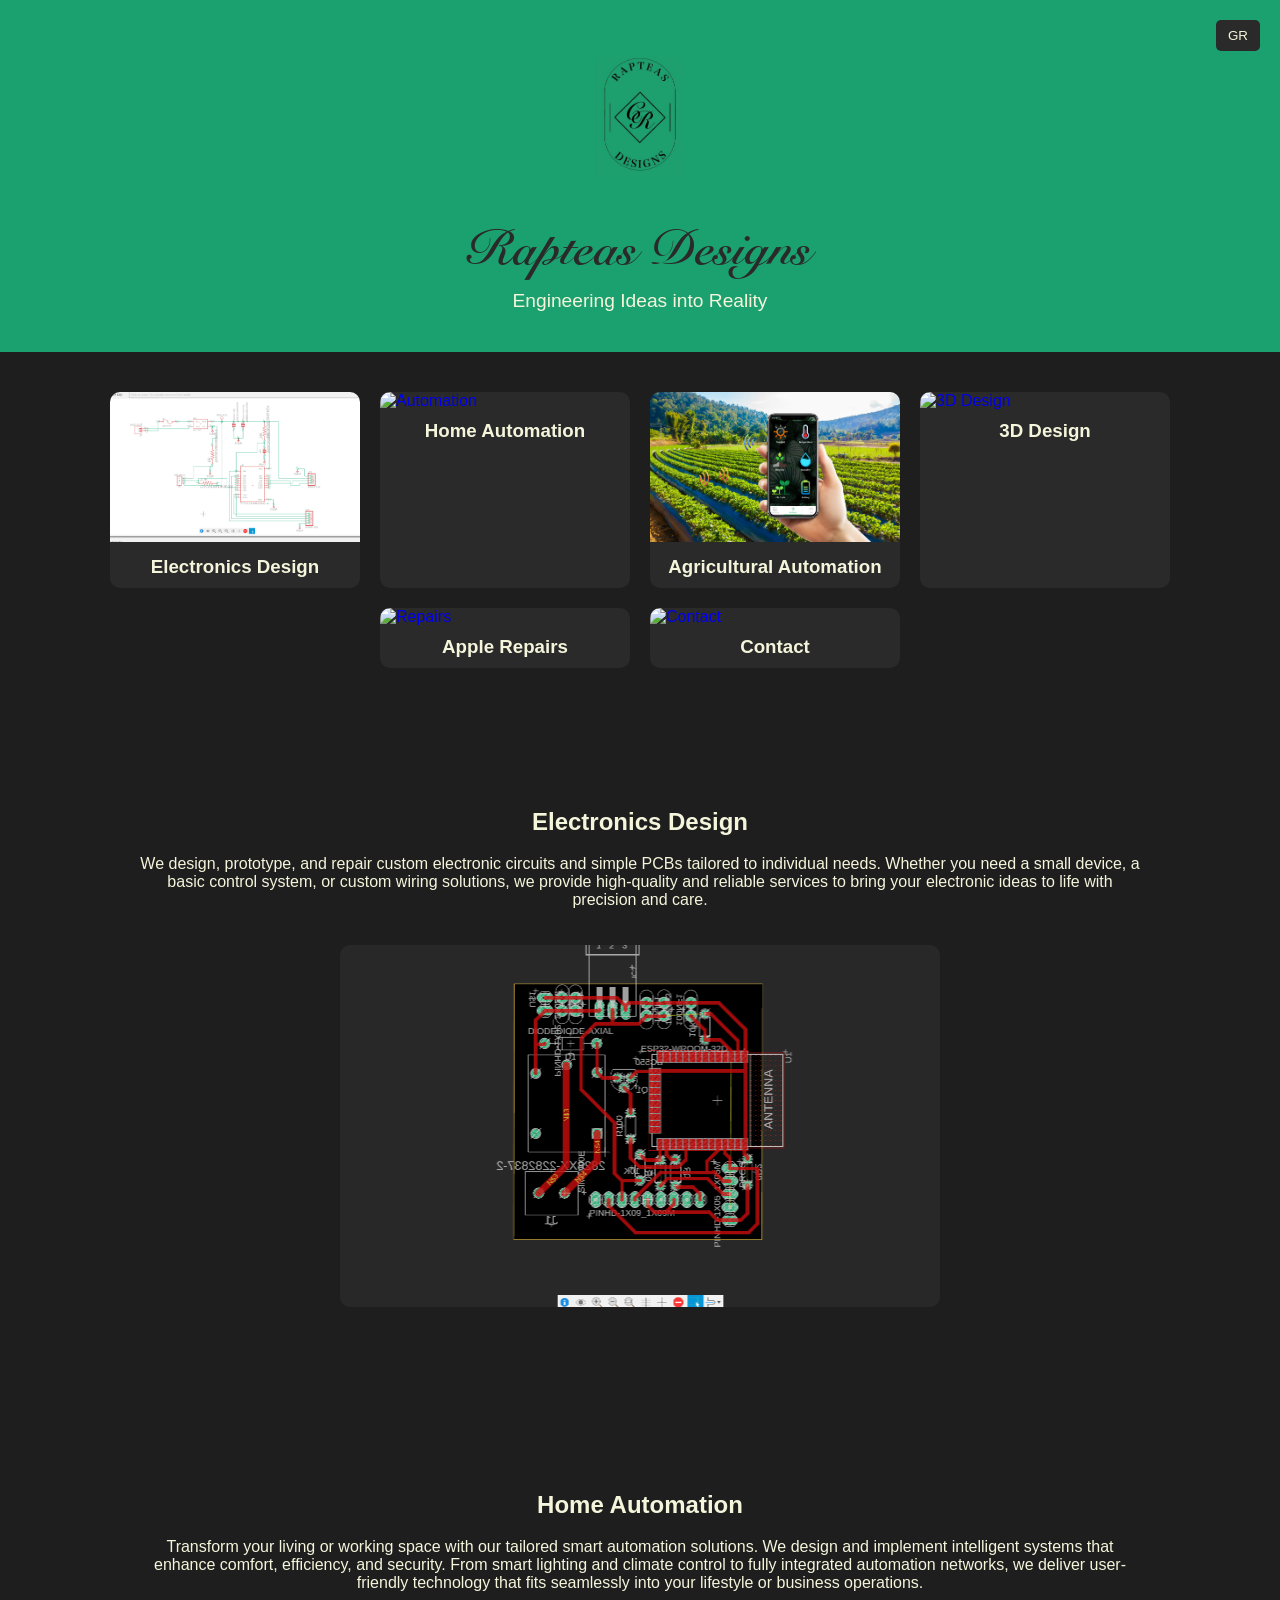
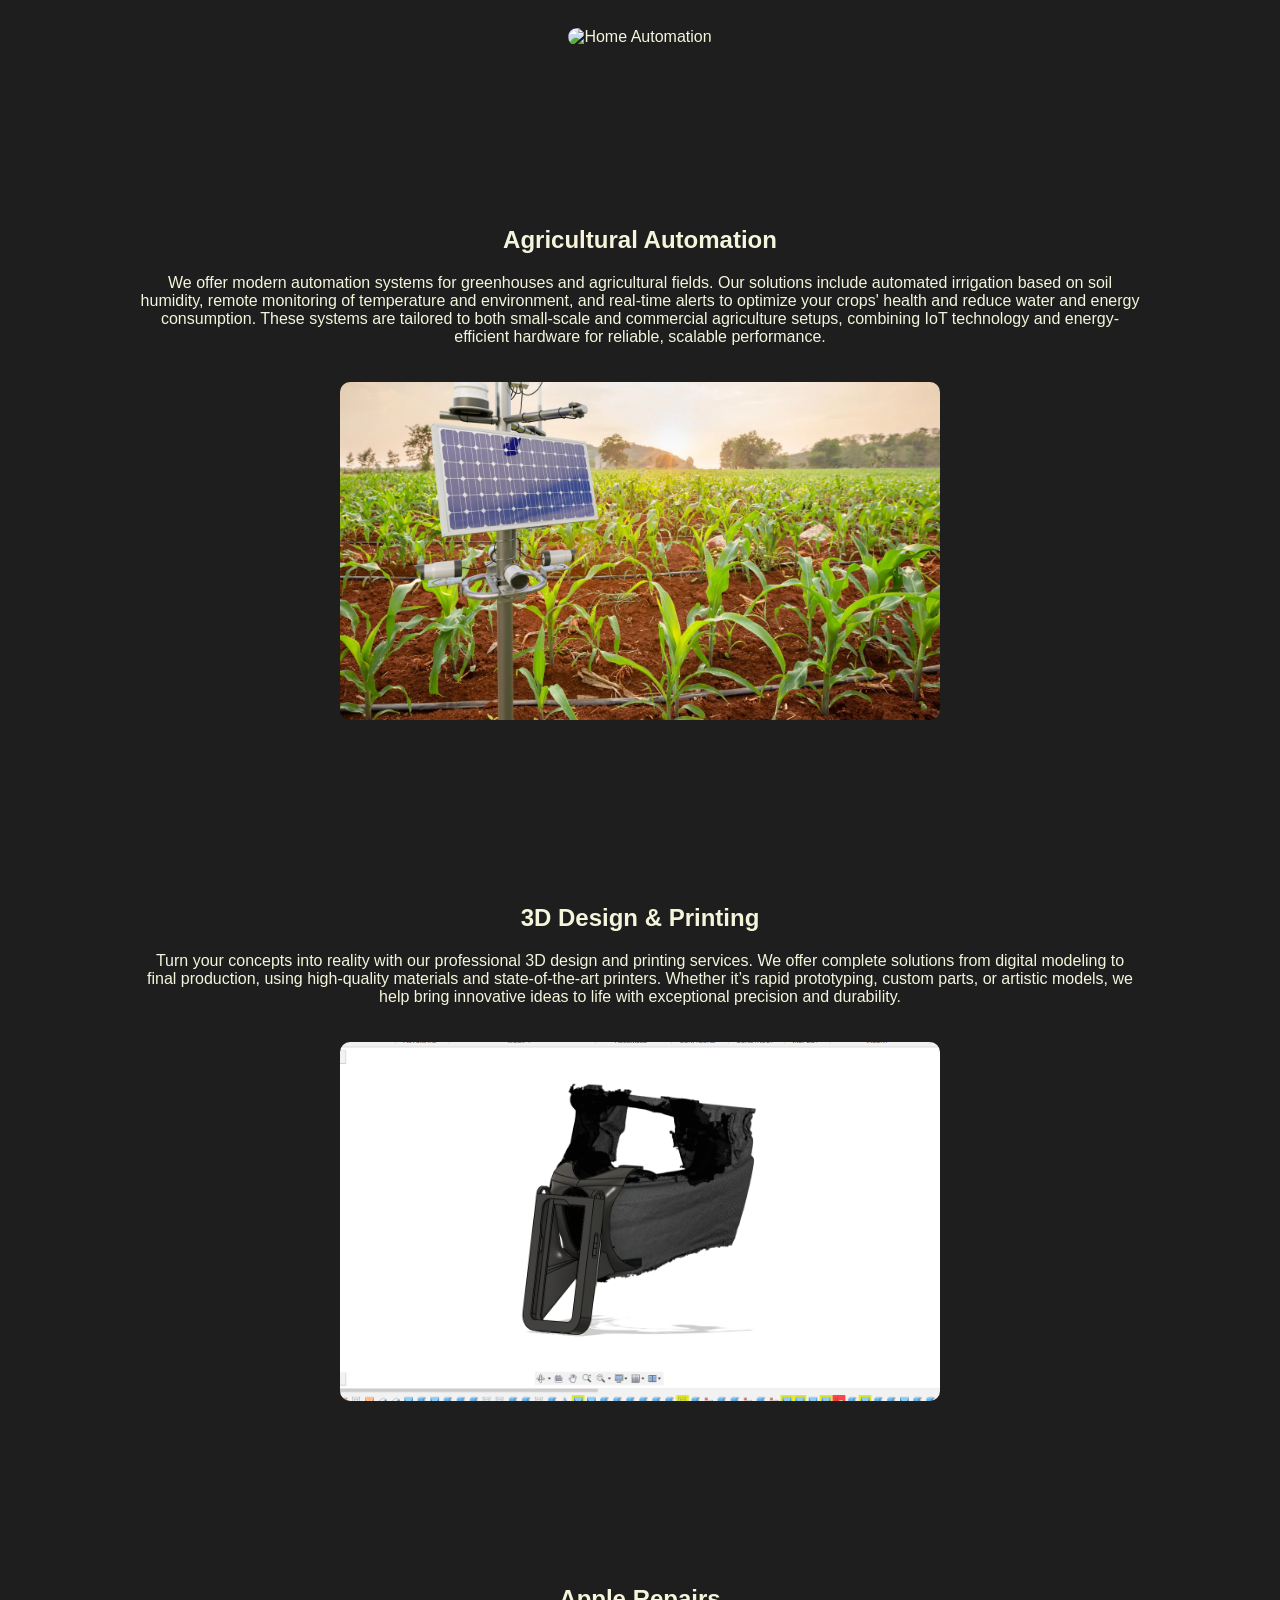
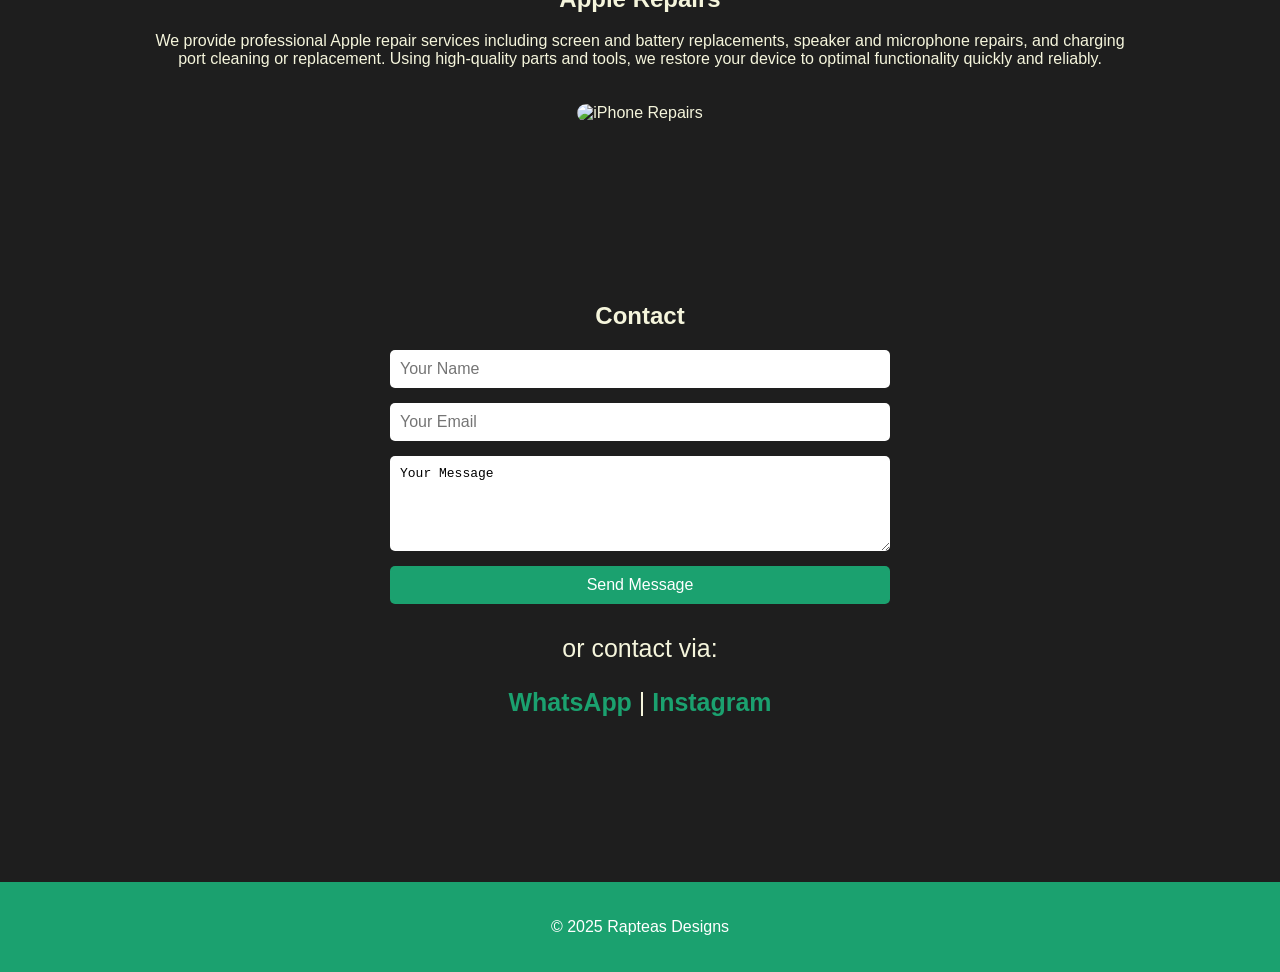
==== index.html @ f779e3dd "Add files via upload" ====
<!DOCTYPE html>
<html lang="el">
<head>
    <link rel="canonical" href="https://rapteasdesigns.com/">
    <link rel="icon" type="image/png" href="favicon/favicon-96x96.png" sizes="96x96" />
    <link rel="icon" type="image/svg+xml" href="favicon/favicon.svg" />
    <link rel="shortcut icon" href="favicon/favicon.ico" />
    <link rel="apple-touch-icon" sizes="180x180" href="favicon/apple-touch-icon.png" />
  <meta name="apple-mobile-web-app-title" content="Rapteas Designs" />
    <link rel="manifest" href="favicon/site.webmanifest" />
  <meta name="description" content="Custom electronics, automation, 3D printing and iPhone repairs by Rapteas Designs. Based in Greece.">
  <meta name="author" content="Rapteas Designs">
  <meta name="keywords" content="Electronics, 3D Printing, Automation, iPhone Repairs, Rapteas Designs">
  <meta property="og:title" content="Rapteas Designs">
    <meta property="og:description" content="Engineering ideas into reality: custom electronics, automation, and 3D design.">
  <meta property="og:image" content="https://rapteasdesigns.com/photos/logo.jpeg">
  <meta property="og:url" content="https://rapteasdesigns.com">
  <meta property="og:type" content="website">

  <meta charset="UTF-8">
  <meta name="viewport" content="width=device-width, initial-scale=1.0">
  <title>Rapteas Designs</title>
  <style>
    html { scroll-behavior: smooth; }
    body {
      margin: 0;
      font-family: 'Poppins', sans-serif;
      background-color: #1E1E1E;
      color: #f5f5dc;
    }
    @font-face {
      font-family: 'SnellRoundhandBold';
      src: url('fonts/SnellRoundhand-Bold.woff') format('woff');
      font-weight: bold;
      font-style: normal;
    }
    header {
      background-color: #1BA16F;
      text-align: center;
      padding: 40px 20px 20px 20px;
      position: relative;
    }
    header img {
      max-width: 160px;
      height: auto;
      margin-bottom: 20px;
      border-radius: 10px;
    }
    header h1 {
      margin: 0;
      font-family: 'SnellRoundhandBold', cursive;
      font-weight: bold;
      font-size: 3em;
      color: #2A2A2A;
    }
    header p { margin-top: 10px; font-size: 1.2em; color: #f5f5dc; }

    #langBtn {
      position: absolute;
      top: 20px;
      right: 20px;
      background-color: #2A2A2A;
      color: #f5f5dc;
      border: none;
      padding: 8px 12px;
      border-radius: 5px;
      cursor: pointer;
      transition: background-color 0.3s;
    }
    #langBtn:hover { background-color: #168f5c; }

    .menu {
      display: flex;
      flex-wrap: wrap;
      justify-content: center;
      gap: 20px;
      padding: 40px 20px;
    }
    .menu a {
      text-decoration: none;
      background-color: #2A2A2A;
      border-radius: 10px;
      overflow: hidden;
      width: 250px;
      transition: transform 0.3s, background-color 0.3s;
    }
    .menu a:hover {
      background-color: #1BA16F;
      transform: scale(1.05);
    }
    .menu img {
      width: 100%; height: 150px; object-fit: cover;
    }
    .menu h3 { margin: 10px; text-align: center; color: #f5f5dc; }

    section { padding: 80px 20px; max-width: 1000px; margin: 0 auto; text-align: center; }
    section img { width: 100%; max-width: 600px; border-radius: 10px; margin-top: 20px; }

    footer {
      background-color: #1BA16F;
      color: #fff;
      text-align: center;
      padding: 20px;
      margin-top: 60px;
    }

    #scrollTopBtn {
      position: fixed;
      bottom: 20px;
      right: 20px;
      background-color: #1BA16F;
      color: white;
      border: none;
      padding: 10px 15px;
      border-radius: 50px;
      cursor: pointer;
      font-size: 16px;
      display: none;
      z-index: 1000;
      transition: background-color 0.3s;
    }
    #scrollTopBtn:hover { background-color: #168f5c; }

    #contact p { font-size: 1.3em; }
  </style>
</head>
<body>

<header>
  <button id="langBtn">EN</button>
  <img src="photos/logo.jpeg" alt="Rapteas Designs Logo">
  <h1 id="title">Rapteas Designs</h1>
  <p id="slogan">Engineering Ideas into Reality</p>
</header>

<div class="menu">
  <a href="#electronics">
    <img src="photos/sch.png" alt="Electronics">
    <h3 id="menuElectronics">Electronics Design</h3>
  </a>
  <a href="#automation">
    <img src="https://plus.unsplash.com/premium_photo-1663054919747-d237d710c70e?q=80&w=1170&auto=format&fit=crop&ixlib=rb-4.0.3" alt="Automation">
    <h3 id="menuAutomation">Home Automation</h3>
  </a>
  <a href="#agriculture">
    <img src="photos/field_auto.jpg" alt="Agricultural Automation">
    <h3 id="menuAgriculture"></h3>
  </a>  
  <a href="#printing">
    <img src="https://images.unsplash.com/photo-1642969164999-979483e21601?q=80&w=2070&auto=format&fit=crop&ixlib=rb-4.0.3&ixid=M3wxMjA3fDB8MHxwaG90by1wYWdlfHx8fGVufDB8fHx8fA%3D%3D" alt="3D Design">
    <h3 id="menuPrinting">3D Design</h3>
  </a>
  <a href="#repairs">
    <img src="https://images.unsplash.com/photo-1658212668675-e7156a34ac45?q=80&w=1170&auto=format&fit=crop&ixlib=rb-4.0.3" alt="Repairs">
    <h3 id="menuRepairs">iPhone Repairs</h3>
  </a>
  <a href="#contact">
    <img src="https://images.unsplash.com/photo-1653289755854-a41949e96282?q=80&w=2070&auto=format&fit=crop&ixlib=rb-4.0.3&ixid=M3wxMjA3fDB8MHxwaG90by1wYWdlfHx8fGVufDB8fHx8fA%3D%3D" alt="Contact">
    <h3 id="menuContact">Contact</h3>
  </a>
</div>

<section id="electronics">
  <h2 id="electronicsTitle">Electronics Design</h2>
  <p id="electronicsText">We design, prototype, and repair custom electronic circuits and simple PCBs tailored to individual needs...</p>
  <img src="photos/pcb.png" alt="Electronics Design">
</section>

<section id="automation">
  <h2 id="automationTitle">Home Automation</h2>
  <p id="automationText">Transform your living or working space with our tailored smart automation solutions...</p>
  <img src="https://worktech.gr/wp-content/uploads/2022/09/plc-1536x864.jpg" alt="Home Automation">
</section>

<section id="agriculture">
  <h2 id="agricultureTitle">Agricultural Automation</h2>
<p id="agricultureText">We offer modern automation systems for greenhouses and agricultural fields. [...]</p>
<img src="photos/agriculture.webp" alt="Agricultural Automation">
</section>

<section id="printing">
  <h2 id="printingTitle">3D Design & Printing</h2>
  <p id="printingText">Turn your concepts into reality with our professional 3D design and printing services...</p>
  <img src="photos/kranos.png" alt="3D Printing">
</section>

<section id="repairs">
  <h2 id="repairsTitle">iPhone Repairs</h2>
  <p id="repairsText">We provide professional iPhone repair services including screen and battery replacements...</p>
  <img src="https://images.unsplash.com/photo-1588515603068-adb330f26e92?q=80&w=2070&auto=format&fit=crop&ixlib=rb-4.0.3&ixid=M3wxMjA3fDB8MHxwaG90by1wYWdlfHx8fGVufDB8fHx8fA%3D%3D" alt="iPhone Repairs">
</section>

<section id="contact">
  <h2 id="contactTitle">Contact</h2>
  <form action="mailto:rapteas@icloud.com" method="post" enctype="text/plain"
    style="display: flex; flex-direction: column; gap: 15px; max-width: 500px; margin: 0 auto;">
    <input type="text" name="name" id="formName" placeholder="Your Name" required
      style="padding: 10px; border-radius: 5px; border: none; font-size: 1em;">
    <input type="email" name="email" id="formEmail" placeholder="Your Email" required
      style="padding: 10px; border-radius: 5px; border: none; font-size: 1em;">
    <textarea name="message" id="formMessage" placeholder="Your Message" required
      style="padding: 10px; border-radius: 5px; border: none; resize: vertical; font-size: 1em;" rows="5"></textarea>
    <button type="submit" id="formSubmit"
      style="padding: 10px; border: none; border-radius: 5px; background-color: #1BA16F; color: white; cursor: pointer; font-size: 1em;">
      Send Message
    </button>
  </form>

  <div style="margin-top: 30px; font-size: 1.2em;">
    <p id="orContactVia">or contact via:</p>
    <p>
      <a href="https://wa.me/306974514155" target="_blank" style="color: #1BA16F; text-decoration: none;"><strong>WhatsApp</strong></a> |
      <a href="https://instagram.com/rapteas_designs" target="_blank" style="color: #1BA16F; text-decoration: none;"><strong>Instagram</strong></a>
    </p>
  </div>
</section>




<footer>
  <p>© 2025 Rapteas Designs</p>
</footer>

<button onclick="topFunction()" id="scrollTopBtn">↑</button>

<script>
  const translations = {
    en: {
      agricultureTitle: "Agricultural Automation",
      agricultureText: "We offer modern automation systems for greenhouses and agricultural fields. Our solutions include automated irrigation based on soil humidity, remote monitoring of temperature and environment, and real-time alerts to optimize your crops' health and reduce water and energy consumption. These systems are tailored to both small-scale and commercial agriculture setups, combining IoT technology and energy-efficient hardware for reliable, scalable performance.",
      title: "Rapteas Designs",
      slogan: "Engineering Ideas into Reality",
      menuElectronics: "Electronics Design",
      menuAutomation: "Home Automation",
      menuPrinting: "3D Design",
      menuRepairs: "Apple Repairs",
      menuContact: "Contact",
      menuAgriculture: "Agricultural Automation",
      electronicsTitle: "Electronics Design",
      electronicsText: "We design, prototype, and repair custom electronic circuits and simple PCBs tailored to individual needs. Whether you need a small device, a basic control system, or custom wiring solutions, we provide high-quality and reliable services to bring your electronic ideas to life with precision and care.",
      automationTitle: "Home Automation",
      automationText: "Transform your living or working space with our tailored smart automation solutions. We design and implement intelligent systems that enhance comfort, efficiency, and security. From smart lighting and climate control to fully integrated automation networks, we deliver user-friendly technology that fits seamlessly into your lifestyle or business operations.",
      printingTitle: "3D Design & Printing",
      printingText: "Turn your concepts into reality with our professional 3D design and printing services. We offer complete solutions from digital modeling to final production, using high-quality materials and state-of-the-art printers. Whether it’s rapid prototyping, custom parts, or artistic models, we help bring innovative ideas to life with exceptional precision and durability.",
      repairsTitle: "Apple Repairs",
      repairsText: "We provide professional Apple repair services including screen and battery replacements, speaker and microphone repairs, and charging port cleaning or replacement. Using high-quality parts and tools, we restore your device to optimal functionality quickly and reliably.",
      contactTitle: "Contact",
      formName: "Your Name",
      formEmail: "Your Email",
      formMessage: "Your Message",
      formSubmit: "Send Message",
      orContactVia: "or contact via:",


    },
    el: {
      agricultureTitle: "Αυτοματοποίηση Καλλιεργειών",
      agricultureText: "Προσφέρουμε σύγχρονα συστήματα αυτοματοποίησης για θερμοκήπια και αγροτικά πεδία. Οι λύσεις μας περιλαμβάνουν αυτόματο πότισμα με βάση την υγρασία του εδάφους, απομακρυσμένη παρακολούθηση θερμοκρασίας και περιβάλλοντος, καθώς και ειδοποιήσεις σε πραγματικό χρόνο για τη βελτιστοποίηση της υγείας των καλλιεργειών και τη μείωση της κατανάλωσης νερού και ενέργειας. Τα συστήματα είναι κατάλληλα τόσο για μικρές όσο και για εμπορικές γεωργικές εφαρμογές, συνδυάζοντας τεχνολογία IoT με ενεργειακά αποδοτικό υλικό για αξιόπιστη και επεκτάσιμη λειτουργία",
      title: "Rapteas Designs",
      slogan: "Δίνουμε Σχήμα στις Ιδέες σας.",
      menuElectronics: "Σχεδίαση Ηλεκτρονικών",
      menuAutomation: "Αυτοματοποίηση Οικίας",
      menuAgriculture: "Αυτοματοποίηση Καλλιεργειών",
      menuPrinting: "3D Σχεδίαση",
      menuRepairs: "Επισκευές Apple",
      menuContact: "Επικοινωνία",
      electronicsTitle: "Σχεδίαση Ηλεκτρονικών",
      electronicsText: "Σχεδιάζουμε, πρωτοτυποποιούμε και επισκευάζουμε εξατομικευμένα ηλεκτρονικά κυκλώματα και απλά τυπωμένα κυκλώματα (PCBs), προσαρμοσμένα στις ανάγκες σας. Είτε χρειάζεστε μία μικρή συσκευή, ένα βασικό σύστημα ελέγχου ή ειδικές καλωδιώσεις, παρέχουμε υψηλής ποιότητας και αξιόπιστες υπηρεσίες για να μετατρέψουμε τις ηλεκτρονικές σας ιδέες σε πραγματικότητα, με ακρίβεια και φροντίδα.",
      automationTitle: "Αυτοματοποίηση Οικίας",
      automationText: "Μεταμορφώστε τον χώρο διαμονής ή εργασίας σας με τις εξατομικευμένες λύσεις έξυπνης αυτοματοποίησης που προσφέρουμε. Σχεδιάζουμε και υλοποιούμε ευφυή συστήματα που βελτιώνουν την άνεση, την αποδοτικότητα και την ασφάλεια. Από έξυπνο φωτισμό και έλεγχο κλιματισμού μέχρι πλήρως ενοποιημένα δίκτυα αυτοματοποίησης, παρέχουμε τεχνολογικές λύσεις φιλικές προς τον χρήστη, προσαρμοσμένες απόλυτα στον τρόπο ζωής ή τις επαγγελματικές σας ανάγκες.",
      printingTitle: "3D Σχεδίαση & Εκτύπωση",
      printingText: "Μετατρέψτε τις ιδέες σας σε πραγματικότητα με τις επαγγελματικές μας υπηρεσίες 3D σχεδίασης και εκτύπωσης. Προσφέρουμε ολοκληρωμένες λύσεις, από τον ψηφιακό σχεδιασμό έως την τελική παραγωγή, χρησιμοποιώντας υλικά υψηλής ποιότητας και τελευταίας τεχνολογίας εκτυπωτές. Είτε πρόκειται για γρήγορη πρωτοτυποποίηση, ειδικά εξαρτήματα ή καλλιτεχνικά μοντέλα, σας βοηθούμε να υλοποιήσετε καινοτόμες ιδέες με εξαιρετική ακρίβεια και αντοχή.",
      repairsTitle: "Επισκευές Apple",
      repairsText: "Παρέχουμε επαγγελματικές υπηρεσίες επισκευής Apple, που περιλαμβάνουν αντικατάσταση οθόνης και μπαταρίας, επισκευές ηχείου και μικροφώνου, καθώς και καθαρισμό ή αντικατάσταση της θύρας φόρτισης. Χρησιμοποιώντας ανταλλακτικά και εργαλεία υψηλής ποιότητας, αποκαθιστούμε τη συσκευή σας στην άριστη λειτουργική της κατάσταση, γρήγορα και αξιόπιστα.",
      contactTitle: "Επικοινωνία",
      formName: "Το όνομά σας",
      formEmail: "Το email σας",
      formMessage: "Το μήνυμά σας",
      formSubmit: "Αποστολή",
      orContactVia: "ή επικοινωνήστε μέσω:",
}
  };

  let currentLanguage = "el";

  function setLanguage(lang) {
    for (const id in translations[lang]) {
      document.getElementById(id).innerHTML = translations[lang][id];
    }
    document.getElementById("langBtn").innerText = lang === "en" ? "GR" : "EN";
    currentLanguage = lang;
    document.getElementById("formName").placeholder = translations[lang].formName;
    document.getElementById("formEmail").placeholder = translations[lang].formEmail;
    document.getElementById("formMessage").placeholder = translations[lang].formMessage;
    document.getElementById("formSubmit").innerText = translations[lang].formSubmit;
    document.getElementById("orContactVia").innerText = translations[lang].orContactVia;

  }

  document.getElementById("langBtn").addEventListener("click", () => {
    const newLang = currentLanguage === "el" ? "en" : "el";
    setLanguage(newLang);
  });

  window.onload = () => {
    const browserLang = navigator.language.startsWith('el') ? "el" : "en";
    setLanguage(browserLang);
  };

  let scrollBtn = document.getElementById("scrollTopBtn");

  window.onscroll = function() {
    if (document.body.scrollTop > 300 || document.documentElement.scrollTop > 300) {
      scrollBtn.style.display = "block";
    } else {
      scrollBtn.style.display = "none";
    }
  };

  function topFunction() {
    document.body.scrollTop = 0;
    document.documentElement.scrollTop = 0;
  }
</script>

</body>
</html>
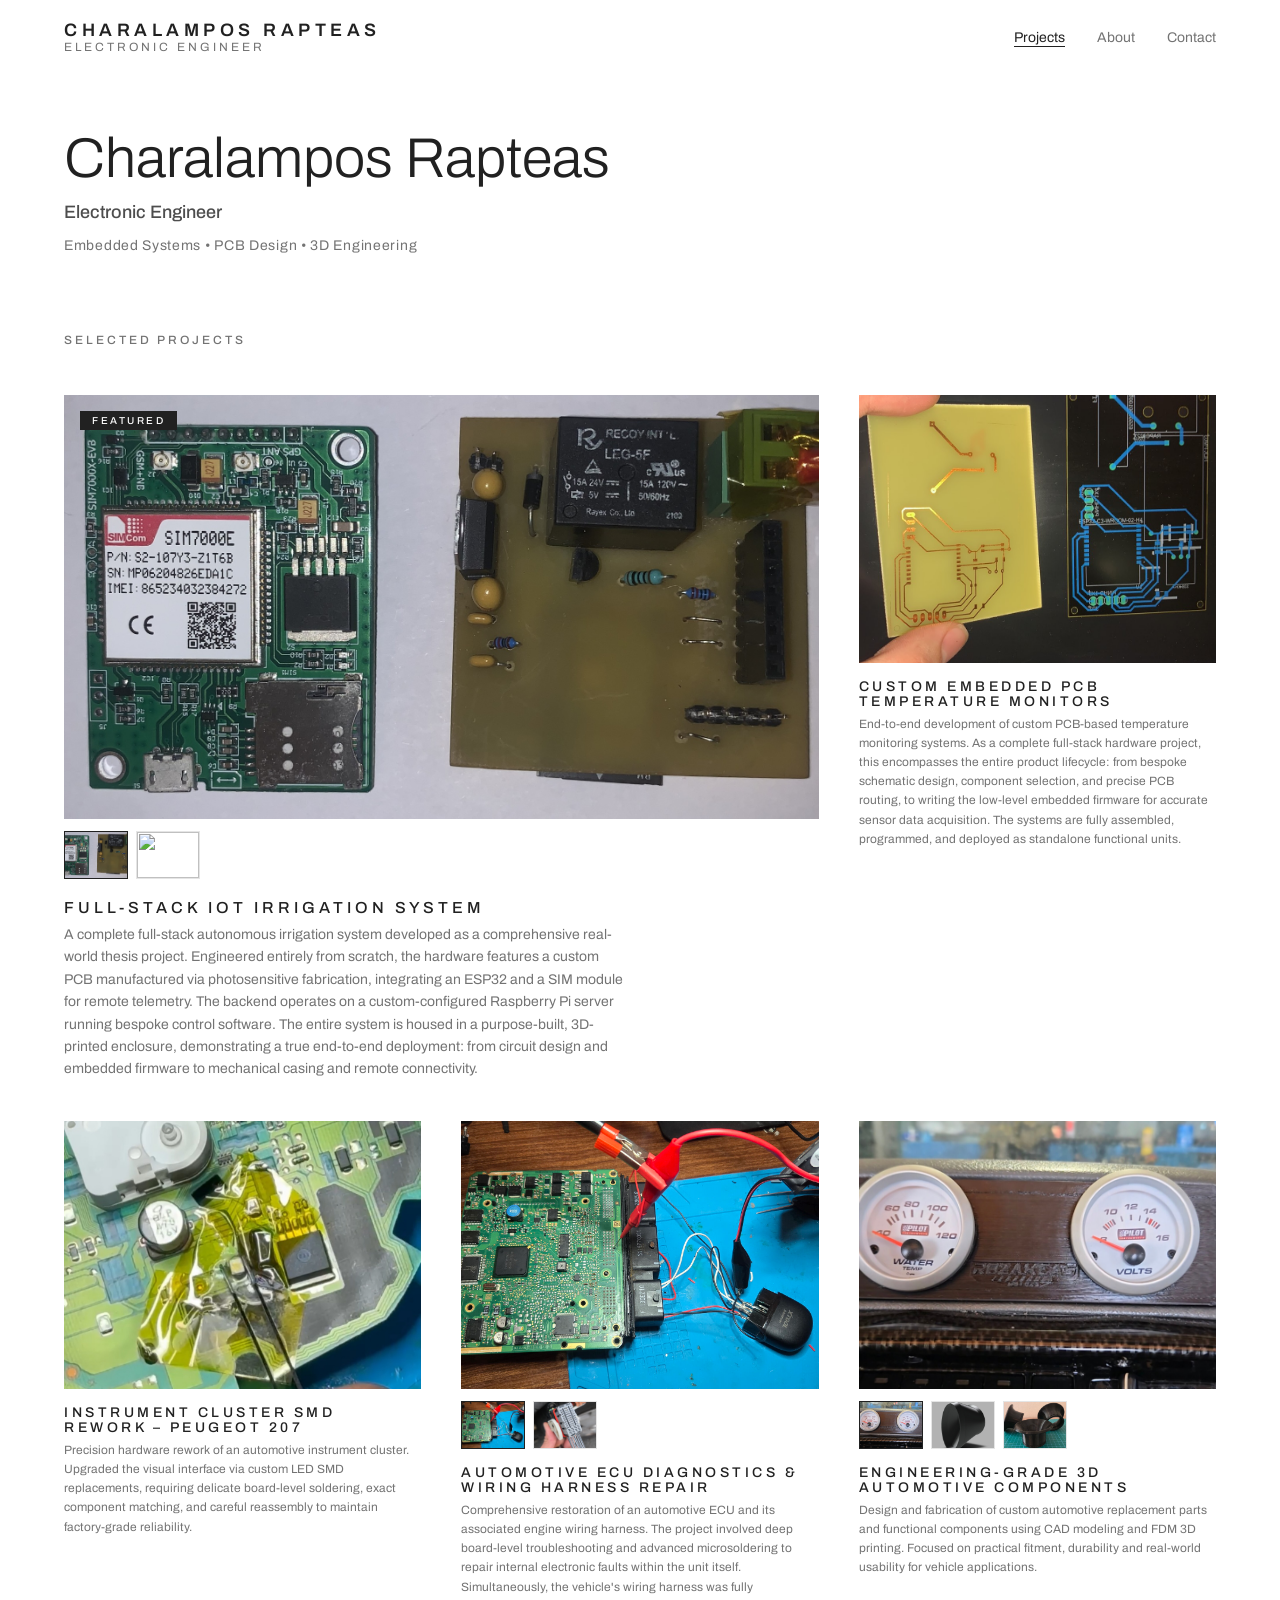
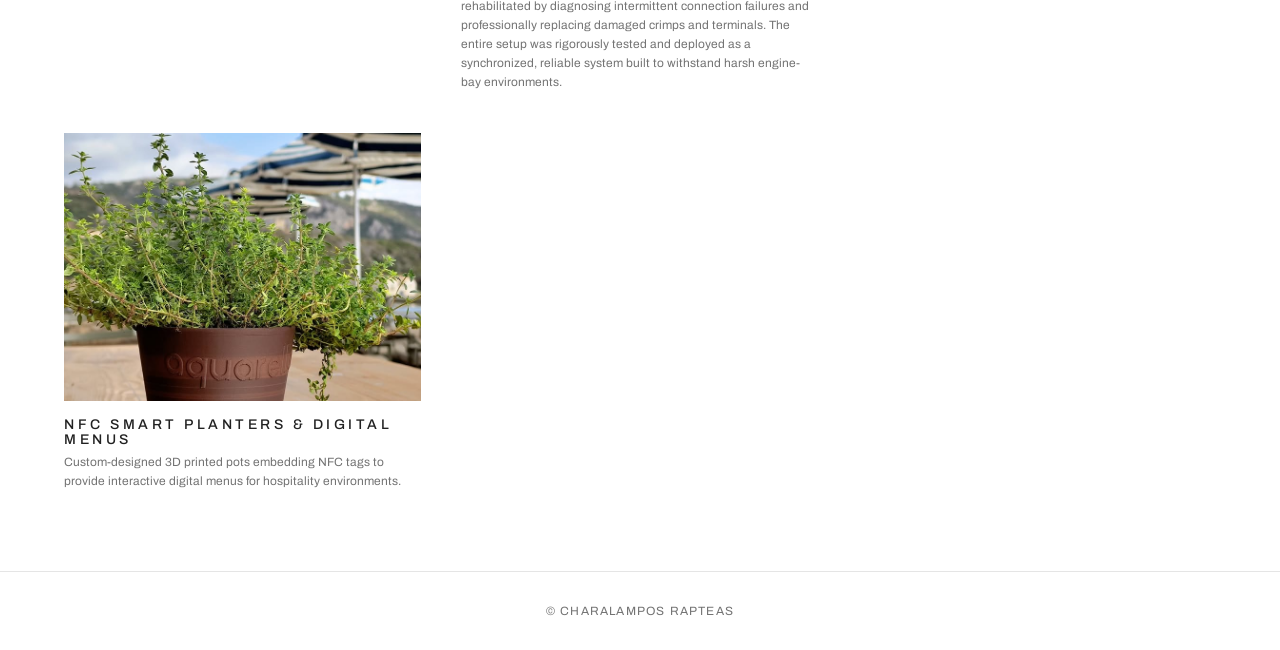
==== commit 0943916a: "Add files via upload" ====
--- a/index.html
+++ b/index.html
@@ -1,328 +1,95 @@
-<!DOCTYPE html>
-<html lang="el">
-<head>
-    <link rel="canonical" href="https://rapteasdesigns.com/">
-    <link rel="icon" type="image/png" href="favicon/favicon-96x96.png" sizes="96x96" />
-    <link rel="icon" type="image/svg+xml" href="favicon/favicon.svg" />
-    <link rel="shortcut icon" href="favicon/favicon.ico" />
-    <link rel="apple-touch-icon" sizes="180x180" href="favicon/apple-touch-icon.png" />
-  <meta name="apple-mobile-web-app-title" content="Rapteas Designs" />
-    <link rel="manifest" href="favicon/site.webmanifest" />
-  <meta name="description" content="Custom electronics, automation, 3D printing and iPhone repairs by Rapteas Designs. Based in Greece.">
-  <meta name="author" content="Rapteas Designs">
-  <meta name="keywords" content="Electronics, 3D Printing, Automation, iPhone Repairs, Rapteas Designs">
-  <meta property="og:title" content="Rapteas Designs">
-    <meta property="og:description" content="Engineering ideas into reality: custom electronics, automation, and 3D design.">
-  <meta property="og:image" content="https://rapteasdesigns.com/photos/logo.jpeg">
-  <meta property="og:url" content="https://rapteasdesigns.com">
-  <meta property="og:type" content="website">
-
-  <meta charset="UTF-8">
-  <meta name="viewport" content="width=device-width, initial-scale=1.0">
-  <title>Rapteas Designs</title>
-  <style>
-    html { scroll-behavior: smooth; }
-    body {
-      margin: 0;
-      font-family: 'Poppins', sans-serif;
-      background-color: #1E1E1E;
-      color: #f5f5dc;
-    }
-    @font-face {
-      font-family: 'SnellRoundhandBold';
-      src: url('fonts/SnellRoundhand-Bold.woff') format('woff');
-      font-weight: bold;
-      font-style: normal;
-    }
-    header {
-      background-color: #1BA16F;
-      text-align: center;
-      padding: 40px 20px 20px 20px;
-      position: relative;
-    }
-    header img {
-      max-width: 160px;
-      height: auto;
-      margin-bottom: 20px;
-      border-radius: 10px;
-    }
-    header h1 {
-      margin: 0;
-      font-family: 'SnellRoundhandBold', cursive;
-      font-weight: bold;
-      font-size: 3em;
-      color: #2A2A2A;
-    }
-    header p { margin-top: 10px; font-size: 1.2em; color: #f5f5dc; }
-
-    #langBtn {
-      position: absolute;
-      top: 20px;
-      right: 20px;
-      background-color: #2A2A2A;
-      color: #f5f5dc;
-      border: none;
-      padding: 8px 12px;
-      border-radius: 5px;
-      cursor: pointer;
-      transition: background-color 0.3s;
-    }
-    #langBtn:hover { background-color: #168f5c; }
-
-    .menu {
-      display: flex;
-      flex-wrap: wrap;
-      justify-content: center;
-      gap: 20px;
-      padding: 40px 20px;
-    }
-    .menu a {
-      text-decoration: none;
-      background-color: #2A2A2A;
-      border-radius: 10px;
-      overflow: hidden;
-      width: 250px;
-      transition: transform 0.3s, background-color 0.3s;
-    }
-    .menu a:hover {
-      background-color: #1BA16F;
-      transform: scale(1.05);
-    }
-    .menu img {
-      width: 100%; height: 150px; object-fit: cover;
-    }
-    .menu h3 { margin: 10px; text-align: center; color: #f5f5dc; }
-
-    section { padding: 80px 20px; max-width: 1000px; margin: 0 auto; text-align: center; }
-    section img { width: 100%; max-width: 600px; border-radius: 10px; margin-top: 20px; }
-
-    footer {
-      background-color: #1BA16F;
-      color: #fff;
-      text-align: center;
-      padding: 20px;
-      margin-top: 60px;
-    }
-
-    #scrollTopBtn {
-      position: fixed;
-      bottom: 20px;
-      right: 20px;
-      background-color: #1BA16F;
-      color: white;
-      border: none;
-      padding: 10px 15px;
-      border-radius: 50px;
-      cursor: pointer;
-      font-size: 16px;
-      display: none;
-      z-index: 1000;
-      transition: background-color 0.3s;
-    }
-    #scrollTopBtn:hover { background-color: #168f5c; }
-
-    #contact p { font-size: 1.3em; }
-  </style>
-</head>
-<body>
-
-<header>
-  <button id="langBtn">EN</button>
-  <img src="photos/logo.jpeg" alt="Rapteas Designs Logo">
-  <h1 id="title">Rapteas Designs</h1>
-  <p id="slogan">Engineering Ideas into Reality</p>
-</header>
-
-<div class="menu">
-  <a href="#electronics">
-    <img src="photos/sch.png" alt="Electronics">
-    <h3 id="menuElectronics">Electronics Design</h3>
-  </a>
-  <a href="#automation">
-    <img src="https://plus.unsplash.com/premium_photo-1663054919747-d237d710c70e?q=80&w=1170&auto=format&fit=crop&ixlib=rb-4.0.3" alt="Automation">
-    <h3 id="menuAutomation">Home Automation</h3>
-  </a>
-  <a href="#agriculture">
-    <img src="photos/field_auto.jpg" alt="Agricultural Automation">
-    <h3 id="menuAgriculture"></h3>
-  </a>  
-  <a href="#printing">
-    <img src="https://images.unsplash.com/photo-1642969164999-979483e21601?q=80&w=2070&auto=format&fit=crop&ixlib=rb-4.0.3&ixid=M3wxMjA3fDB8MHxwaG90by1wYWdlfHx8fGVufDB8fHx8fA%3D%3D" alt="3D Design">
-    <h3 id="menuPrinting">3D Design</h3>
-  </a>
-  <a href="#repairs">
-    <img src="https://images.unsplash.com/photo-1658212668675-e7156a34ac45?q=80&w=1170&auto=format&fit=crop&ixlib=rb-4.0.3" alt="Repairs">
-    <h3 id="menuRepairs">iPhone Repairs</h3>
-  </a>
-  <a href="#contact">
-    <img src="https://images.unsplash.com/photo-1653289755854-a41949e96282?q=80&w=2070&auto=format&fit=crop&ixlib=rb-4.0.3&ixid=M3wxMjA3fDB8MHxwaG90by1wYWdlfHx8fGVufDB8fHx8fA%3D%3D" alt="Contact">
-    <h3 id="menuContact">Contact</h3>
-  </a>
-</div>
-
-<section id="electronics">
-  <h2 id="electronicsTitle">Electronics Design</h2>
-  <p id="electronicsText">We design, prototype, and repair custom electronic circuits and simple PCBs tailored to individual needs...</p>
-  <img src="photos/pcb.png" alt="Electronics Design">
-</section>
-
-<section id="automation">
-  <h2 id="automationTitle">Home Automation</h2>
-  <p id="automationText">Transform your living or working space with our tailored smart automation solutions...</p>
-  <img src="https://worktech.gr/wp-content/uploads/2022/09/plc-1536x864.jpg" alt="Home Automation">
-</section>
-
-<section id="agriculture">
-  <h2 id="agricultureTitle">Agricultural Automation</h2>
-<p id="agricultureText">We offer modern automation systems for greenhouses and agricultural fields. [...]</p>
-<img src="photos/agriculture.webp" alt="Agricultural Automation">
-</section>
-
-<section id="printing">
-  <h2 id="printingTitle">3D Design & Printing</h2>
-  <p id="printingText">Turn your concepts into reality with our professional 3D design and printing services...</p>
-  <img src="photos/kranos.png" alt="3D Printing">
-</section>
-
-<section id="repairs">
-  <h2 id="repairsTitle">iPhone Repairs</h2>
-  <p id="repairsText">We provide professional iPhone repair services including screen and battery replacements...</p>
-  <img src="https://images.unsplash.com/photo-1588515603068-adb330f26e92?q=80&w=2070&auto=format&fit=crop&ixlib=rb-4.0.3&ixid=M3wxMjA3fDB8MHxwaG90by1wYWdlfHx8fGVufDB8fHx8fA%3D%3D" alt="iPhone Repairs">
-</section>
-
-<section id="contact">
-  <h2 id="contactTitle">Contact</h2>
-  <form action="mailto:rapteas@icloud.com" method="post" enctype="text/plain"
-    style="display: flex; flex-direction: column; gap: 15px; max-width: 500px; margin: 0 auto;">
-    <input type="text" name="name" id="formName" placeholder="Your Name" required
-      style="padding: 10px; border-radius: 5px; border: none; font-size: 1em;">
-    <input type="email" name="email" id="formEmail" placeholder="Your Email" required
-      style="padding: 10px; border-radius: 5px; border: none; font-size: 1em;">
-    <textarea name="message" id="formMessage" placeholder="Your Message" required
-      style="padding: 10px; border-radius: 5px; border: none; resize: vertical; font-size: 1em;" rows="5"></textarea>
-    <button type="submit" id="formSubmit"
-      style="padding: 10px; border: none; border-radius: 5px; background-color: #1BA16F; color: white; cursor: pointer; font-size: 1em;">
-      Send Message
-    </button>
-  </form>
-
-  <div style="margin-top: 30px; font-size: 1.2em;">
-    <p id="orContactVia">or contact via:</p>
-    <p>
-      <a href="https://wa.me/306974514155" target="_blank" style="color: #1BA16F; text-decoration: none;"><strong>WhatsApp</strong></a> |
-      <a href="https://instagram.com/rapteas_designs" target="_blank" style="color: #1BA16F; text-decoration: none;"><strong>Instagram</strong></a>
-    </p>
-  </div>
-</section>
-
-
-
-
-<footer>
-  <p>© 2025 Rapteas Designs</p>
-</footer>
-
-<button onclick="topFunction()" id="scrollTopBtn">↑</button>
-
-<script>
-  const translations = {
-    en: {
-      agricultureTitle: "Agricultural Automation",
-      agricultureText: "We offer modern automation systems for greenhouses and agricultural fields. Our solutions include automated irrigation based on soil humidity, remote monitoring of temperature and environment, and real-time alerts to optimize your crops' health and reduce water and energy consumption. These systems are tailored to both small-scale and commercial agriculture setups, combining IoT technology and energy-efficient hardware for reliable, scalable performance.",
-      title: "Rapteas Designs",
-      slogan: "Engineering Ideas into Reality",
-      menuElectronics: "Electronics Design",
-      menuAutomation: "Home Automation",
-      menuPrinting: "3D Design",
-      menuRepairs: "Apple Repairs",
-      menuContact: "Contact",
-      menuAgriculture: "Agricultural Automation",
-      electronicsTitle: "Electronics Design",
-      electronicsText: "We design, prototype, and repair custom electronic circuits and simple PCBs tailored to individual needs. Whether you need a small device, a basic control system, or custom wiring solutions, we provide high-quality and reliable services to bring your electronic ideas to life with precision and care.",
-      automationTitle: "Home Automation",
-      automationText: "Transform your living or working space with our tailored smart automation solutions. We design and implement intelligent systems that enhance comfort, efficiency, and security. From smart lighting and climate control to fully integrated automation networks, we deliver user-friendly technology that fits seamlessly into your lifestyle or business operations.",
-      printingTitle: "3D Design & Printing",
-      printingText: "Turn your concepts into reality with our professional 3D design and printing services. We offer complete solutions from digital modeling to final production, using high-quality materials and state-of-the-art printers. Whether it’s rapid prototyping, custom parts, or artistic models, we help bring innovative ideas to life with exceptional precision and durability.",
-      repairsTitle: "Apple Repairs",
-      repairsText: "We provide professional Apple repair services including screen and battery replacements, speaker and microphone repairs, and charging port cleaning or replacement. Using high-quality parts and tools, we restore your device to optimal functionality quickly and reliably.",
-      contactTitle: "Contact",
-      formName: "Your Name",
-      formEmail: "Your Email",
-      formMessage: "Your Message",
-      formSubmit: "Send Message",
-      orContactVia: "or contact via:",
-
-
-    },
-    el: {
-      agricultureTitle: "Αυτοματοποίηση Καλλιεργειών",
-      agricultureText: "Προσφέρουμε σύγχρονα συστήματα αυτοματοποίησης για θερμοκήπια και αγροτικά πεδία. Οι λύσεις μας περιλαμβάνουν αυτόματο πότισμα με βάση την υγρασία του εδάφους, απομακρυσμένη παρακολούθηση θερμοκρασίας και περιβάλλοντος, καθώς και ειδοποιήσεις σε πραγματικό χρόνο για τη βελτιστοποίηση της υγείας των καλλιεργειών και τη μείωση της κατανάλωσης νερού και ενέργειας. Τα συστήματα είναι κατάλληλα τόσο για μικρές όσο και για εμπορικές γεωργικές εφαρμογές, συνδυάζοντας τεχνολογία IoT με ενεργειακά αποδοτικό υλικό για αξιόπιστη και επεκτάσιμη λειτουργία",
-      title: "Rapteas Designs",
-      slogan: "Δίνουμε Σχήμα στις Ιδέες σας.",
-      menuElectronics: "Σχεδίαση Ηλεκτρονικών",
-      menuAutomation: "Αυτοματοποίηση Οικίας",
-      menuAgriculture: "Αυτοματοποίηση Καλλιεργειών",
-      menuPrinting: "3D Σχεδίαση",
-      menuRepairs: "Επισκευές Apple",
-      menuContact: "Επικοινωνία",
-      electronicsTitle: "Σχεδίαση Ηλεκτρονικών",
-      electronicsText: "Σχεδιάζουμε, πρωτοτυποποιούμε και επισκευάζουμε εξατομικευμένα ηλεκτρονικά κυκλώματα και απλά τυπωμένα κυκλώματα (PCBs), προσαρμοσμένα στις ανάγκες σας. Είτε χρειάζεστε μία μικρή συσκευή, ένα βασικό σύστημα ελέγχου ή ειδικές καλωδιώσεις, παρέχουμε υψηλής ποιότητας και αξιόπιστες υπηρεσίες για να μετατρέψουμε τις ηλεκτρονικές σας ιδέες σε πραγματικότητα, με ακρίβεια και φροντίδα.",
-      automationTitle: "Αυτοματοποίηση Οικίας",
-      automationText: "Μεταμορφώστε τον χώρο διαμονής ή εργασίας σας με τις εξατομικευμένες λύσεις έξυπνης αυτοματοποίησης που προσφέρουμε. Σχεδιάζουμε και υλοποιούμε ευφυή συστήματα που βελτιώνουν την άνεση, την αποδοτικότητα και την ασφάλεια. Από έξυπνο φωτισμό και έλεγχο κλιματισμού μέχρι πλήρως ενοποιημένα δίκτυα αυτοματοποίησης, παρέχουμε τεχνολογικές λύσεις φιλικές προς τον χρήστη, προσαρμοσμένες απόλυτα στον τρόπο ζωής ή τις επαγγελματικές σας ανάγκες.",
-      printingTitle: "3D Σχεδίαση & Εκτύπωση",
-      printingText: "Μετατρέψτε τις ιδέες σας σε πραγματικότητα με τις επαγγελματικές μας υπηρεσίες 3D σχεδίασης και εκτύπωσης. Προσφέρουμε ολοκληρωμένες λύσεις, από τον ψηφιακό σχεδιασμό έως την τελική παραγωγή, χρησιμοποιώντας υλικά υψηλής ποιότητας και τελευταίας τεχνολογίας εκτυπωτές. Είτε πρόκειται για γρήγορη πρωτοτυποποίηση, ειδικά εξαρτήματα ή καλλιτεχνικά μοντέλα, σας βοηθούμε να υλοποιήσετε καινοτόμες ιδέες με εξαιρετική ακρίβεια και αντοχή.",
-      repairsTitle: "Επισκευές Apple",
-      repairsText: "Παρέχουμε επαγγελματικές υπηρεσίες επισκευής Apple, που περιλαμβάνουν αντικατάσταση οθόνης και μπαταρίας, επισκευές ηχείου και μικροφώνου, καθώς και καθαρισμό ή αντικατάσταση της θύρας φόρτισης. Χρησιμοποιώντας ανταλλακτικά και εργαλεία υψηλής ποιότητας, αποκαθιστούμε τη συσκευή σας στην άριστη λειτουργική της κατάσταση, γρήγορα και αξιόπιστα.",
-      contactTitle: "Επικοινωνία",
-      formName: "Το όνομά σας",
-      formEmail: "Το email σας",
-      formMessage: "Το μήνυμά σας",
-      formSubmit: "Αποστολή",
-      orContactVia: "ή επικοινωνήστε μέσω:",
-}
-  };
-
-  let currentLanguage = "el";
-
-  function setLanguage(lang) {
-    for (const id in translations[lang]) {
-      document.getElementById(id).innerHTML = translations[lang][id];
-    }
-    document.getElementById("langBtn").innerText = lang === "en" ? "GR" : "EN";
-    currentLanguage = lang;
-    document.getElementById("formName").placeholder = translations[lang].formName;
-    document.getElementById("formEmail").placeholder = translations[lang].formEmail;
-    document.getElementById("formMessage").placeholder = translations[lang].formMessage;
-    document.getElementById("formSubmit").innerText = translations[lang].formSubmit;
-    document.getElementById("orContactVia").innerText = translations[lang].orContactVia;
-
-  }
-
-  document.getElementById("langBtn").addEventListener("click", () => {
-    const newLang = currentLanguage === "el" ? "en" : "el";
-    setLanguage(newLang);
-  });
-
-  window.onload = () => {
-    const browserLang = navigator.language.startsWith('el') ? "el" : "en";
-    setLanguage(browserLang);
-  };
-
-  let scrollBtn = document.getElementById("scrollTopBtn");
-
-  window.onscroll = function() {
-    if (document.body.scrollTop > 300 || document.documentElement.scrollTop > 300) {
-      scrollBtn.style.display = "block";
-    } else {
-      scrollBtn.style.display = "none";
-    }
-  };
-
-  function topFunction() {
-    document.body.scrollTop = 0;
-    document.documentElement.scrollTop = 0;
-  }
-</script>
-
-</body>
-</html>
+<!doctype html>
+<html lang="en">
+<head>
+<meta charset="UTF-8">
+<meta name="viewport" content="width=device-width, initial-scale=1.0">
+<title>Charalampos Rapteas — Electronic Engineer</title>
+<meta name="description" content="Electronic engineer portfolio: PCB design, embedded systems, automotive electronics, 3D engineering.">
+<link rel="stylesheet" href="styles.css">
+</head>
+<body>
+<header class="header">
+  <div class="header-inner">
+    <a href="index.html" class="brand">
+      <span class="brand-name">Charalampos Rapteas</span>
+      <span class="brand-role">Electronic Engineer</span>
+    </a>
+    <nav class="nav">
+      <a href="index.html" class="active">Projects</a>
+      <a href="about.html">About</a>
+      <a href="contact.html">Contact</a>
+    </nav>
+  </div>
+</header>
+
+<main>
+  <section class="hero">
+    <h1>Charalampos Rapteas</h1>
+    <p class="role">Electronic Engineer</p>
+    <p class="tags">Embedded Systems • PCB Design • 3D Engineering</p>
+  </section>
+
+  <section>
+    <h2 class="section-label">Selected Projects</h2>
+    <div class="grid">
+
+      <article class="project featured">
+        <div class="cover">
+          <span class="featured-tag">Featured</span>
+          <img src="assets/project-irrigation-hardware.jpg" alt="Autonomous Irrigation System">
+        </div>
+        <div class="thumbs">
+          <button class="active" data-src="assets/project-irrigation-hardware.jpg"><img src="assets/project-irrigation-hardware.jpg" alt=""></button>
+          <button data-src="assets/project-irrigation.jpg"><img src="assets/project-irrigation.jpg" alt=""></button>
+        </div>
+        <h3>Full-Stack IoT Irrigation System</h3>
+        <p>A complete full-stack autonomous irrigation system developed as a comprehensive real-world thesis project. Engineered entirely from scratch, the hardware features a custom PCB manufactured via photosensitive fabrication, integrating an ESP32 and a SIM module for remote telemetry. The backend operates on a custom-configured Raspberry Pi server running bespoke control software. The entire system is housed in a purpose-built, 3D-printed enclosure, demonstrating a true end-to-end deployment: from circuit design and embedded firmware to mechanical casing and remote connectivity.</p>
+      </article>
+
+      <article class="project">
+        <div class="cover"><img src="assets/project-thermometer.jpg" alt="Custom PCB Thermometers"></div>
+        <h3>Custom Embedded PCB Temperature Monitors</h3>
+        <p>End-to-end development of custom PCB-based temperature monitoring systems. As a complete full-stack hardware project, this encompasses the entire product lifecycle: from bespoke schematic design, component selection, and precise PCB routing, to writing the low-level embedded firmware for accurate sensor data acquisition. The systems are fully assembled, programmed, and deployed as standalone functional units.</p>
+      </article>
+
+      <article class="project">
+        <div class="cover"><img src="assets/project-cluster.jpg" alt="Instrument Cluster Rework"></div>
+        <h3>Instrument Cluster SMD Rework – Peugeot 207</h3>
+        <p>Precision hardware rework of an automotive instrument cluster. Upgraded the visual interface via custom LED SMD replacements, requiring delicate board-level soldering, exact component matching, and careful reassembly to maintain factory-grade reliability.</p>
+      </article>
+
+      <article class="project">
+        <div class="cover"><img src="assets/project-ecu-board.jpg" alt="Automotive ECU Repair"></div>
+        <div class="thumbs">
+          <button class="active" data-src="assets/project-ecu-board.jpg"><img src="assets/project-ecu-board.jpg" alt=""></button>
+          <button data-src="assets/project-automotive.jpg"><img src="assets/project-automotive.jpg" alt=""></button>
+        </div>
+        <h3>Automotive ECU Diagnostics & Wiring Harness Repair</h3>
+        <p>Comprehensive restoration of an automotive ECU and its associated engine wiring harness. The project involved deep board-level troubleshooting and advanced microsoldering to repair internal electronic faults within the unit itself. Simultaneously, the vehicle's wiring harness was fully rehabilitated by diagnosing intermittent connection failures and professionally replacing damaged crimps and terminals. The entire setup was rigorously tested and deployed as a synchronized, reliable system built to withstand harsh engine-bay environments.</p>
+      </article>
+
+      <article class="project">
+        <div class="cover"><img src="assets/project-3dparts-gauges.jpg" alt="3D Printed Automotive Parts"></div>
+        <div class="thumbs">
+          <button class="active" data-src="assets/project-3dparts-gauges.jpg"><img src="assets/project-3dparts-gauges.jpg" alt=""></button>
+          <button data-src="assets/project-3dparts-cad.jpg"><img src="assets/project-3dparts-cad.jpg" alt=""></button>
+          <button data-src="assets/project-3dparts-printed.jpg"><img src="assets/project-3dparts-printed.jpg" alt=""></button>
+        </div>
+        <h3>Engineering-Grade 3D Automotive Components</h3>
+        <p>Design and fabrication of custom automotive replacement parts and functional components using CAD modeling and FDM 3D printing. Focused on practical fitment, durability and real-world usability for vehicle applications.</p>
+      </article>
+
+      <article class="project">
+        <div class="cover"><img src="assets/project-nfc.jpg" alt="3D Printed NFC Menu Pots"></div>
+        <h3>NFC Smart Planters & Digital Menus</h3>
+        <p>Custom-designed 3D printed pots embedding NFC tags to provide interactive digital menus for hospitality environments.</p>
+      </article>
+
+    </div>
+  </section>
+</main>
+
+<footer>© Charalampos Rapteas</footer>
+<script src="script.js"></script>
+</body>
+</html>
--- a/styles.css
+++ b/styles.css
@@ -0,0 +1,83 @@
+@import url('https://fonts.googleapis.com/css2?family=Archivo:wght@300;400;500;600;700&family=Space+Mono:wght@400;700&display=swap');
+
+* { box-sizing: border-box; margin: 0; padding: 0; }
+:root {
+  --bg: #fff;
+  --fg: #212121;
+  --muted: #737373;
+  --border: #e5e5e5;
+}
+html, body { background: var(--bg); color: var(--fg); font-family: 'Archivo', sans-serif; -webkit-font-smoothing: antialiased; }
+a { color: inherit; text-decoration: none; }
+img { display: block; max-width: 100%; }
+
+/* Header */
+.header { position: fixed; top: 0; left: 0; right: 0; background: rgba(255,255,255,0.9); backdrop-filter: blur(6px); z-index: 50; }
+.header-inner { max-width: 1200px; margin: 0 auto; padding: 20px 24px; display: flex; align-items: center; justify-content: space-between; }
+.brand { display: flex; flex-direction: column; }
+.brand-name { font-size: 18px; font-weight: 600; letter-spacing: 0.25em; text-transform: uppercase; }
+.brand-role { font-size: 12px; letter-spacing: 0.25em; text-transform: uppercase; color: var(--muted); }
+.nav { display: flex; gap: 32px; }
+.nav a { font-size: 14px; color: var(--muted); transition: color .2s; }
+.nav a:hover, .nav a.active { color: var(--fg); }
+.nav a.active { text-decoration: underline; text-underline-offset: 4px; }
+
+/* Layout */
+main { max-width: 1200px; margin: 0 auto; padding: 128px 24px 80px; }
+.narrow { max-width: 768px; }
+
+/* Hero */
+.hero h1 { font-size: 40px; font-weight: 300; line-height: 1.1; max-width: 640px; }
+.hero .role { margin-top: 12px; font-size: 18px; font-weight: 500; color: rgba(33,33,33,0.8); }
+.hero .tags { margin-top: 16px; font-size: 14px; color: var(--muted); letter-spacing: 0.05em; }
+.hero { margin-bottom: 80px; }
+
+/* Section heading */
+.section-label { font-size: 12px; font-weight: 500; text-transform: uppercase; letter-spacing: 0.25em; color: var(--muted); margin-bottom: 48px; }
+
+/* Grid */
+.grid { display: grid; grid-template-columns: 1fr; gap: 40px; }
+@media (min-width: 768px) { 
+  .grid { grid-template-columns: 1fr 1fr; } 
+  .featured { grid-column: span 2; } 
+}
+@media (min-width: 1024px) { 
+  .grid { grid-template-columns: repeat(3, 1fr); } 
+  .featured { grid-column: span 2; } 
+}
+
+/* Project */
+.project { transition: transform .5s; }
+.project:hover { transform: translateY(-4px); }
+.cover { position: relative; overflow: hidden; aspect-ratio: 4/3; background: #f5f5f5; max-height: 320px; }
+.featured .cover { aspect-ratio: 16/9; max-height: 480px; }
+.cover img { width: 100%; height: 100%; object-fit: cover; transition: transform .7s; }
+.cover:hover img { transform: scale(1.05); }
+.featured-tag { position: absolute; top: 16px; left: 16px; background: var(--fg); color: var(--bg); font-size: 10px; font-weight: 500; text-transform: uppercase; letter-spacing: 0.25em; padding: 4px 12px; z-index: 2; }
+.project h3 { margin-top: 16px; font-size: 14px; font-weight: 500; text-transform: uppercase; letter-spacing: 0.25em; }
+.featured h3 { margin-top: 20px; font-size: 16px; }
+.project p { margin-top: 6px; font-size: 12px; color: var(--muted); line-height: 1.6; }
+.featured p { margin-top: 8px; font-size: 14px; max-width: 560px; }
+
+/* Thumbs */
+.thumbs { display: flex; gap: 8px; margin-top: 12px; }
+.thumbs button { border: 1px solid var(--border); background: none; padding: 0; cursor: pointer; width: 64px; height: 48px; overflow: hidden; }
+.thumbs button.active { border-color: var(--fg); }
+.thumbs img { width: 100%; height: 100%; object-fit: cover; }
+
+/* About / Contact */
+.page-title { font-size: 32px; font-weight: 300; margin-bottom: 32px; }
+.prose p { color: var(--muted); line-height: 1.7; margin-bottom: 24px; }
+.intro { color: var(--muted); line-height: 1.7; margin-bottom: 48px; max-width: 512px; }
+.contact-list { display: flex; flex-direction: column; gap: 24px; }
+.contact-item { display: flex; align-items: center; gap: 16px; font-size: 14px; letter-spacing: 0.05em; transition: color .2s; }
+a.contact-item:hover { color: var(--muted); }
+.contact-item svg { width: 20px; height: 20px; flex-shrink: 0; }
+
+/* Footer */
+footer { border-top: 1px solid var(--border); padding: 32px 24px; text-align: center; font-size: 12px; color: var(--muted); letter-spacing: 0.1em; text-transform: uppercase; }
+
+@media (min-width: 768px) {
+  .hero h1 { font-size: 56px; }
+  .page-title { font-size: 40px; }
+}
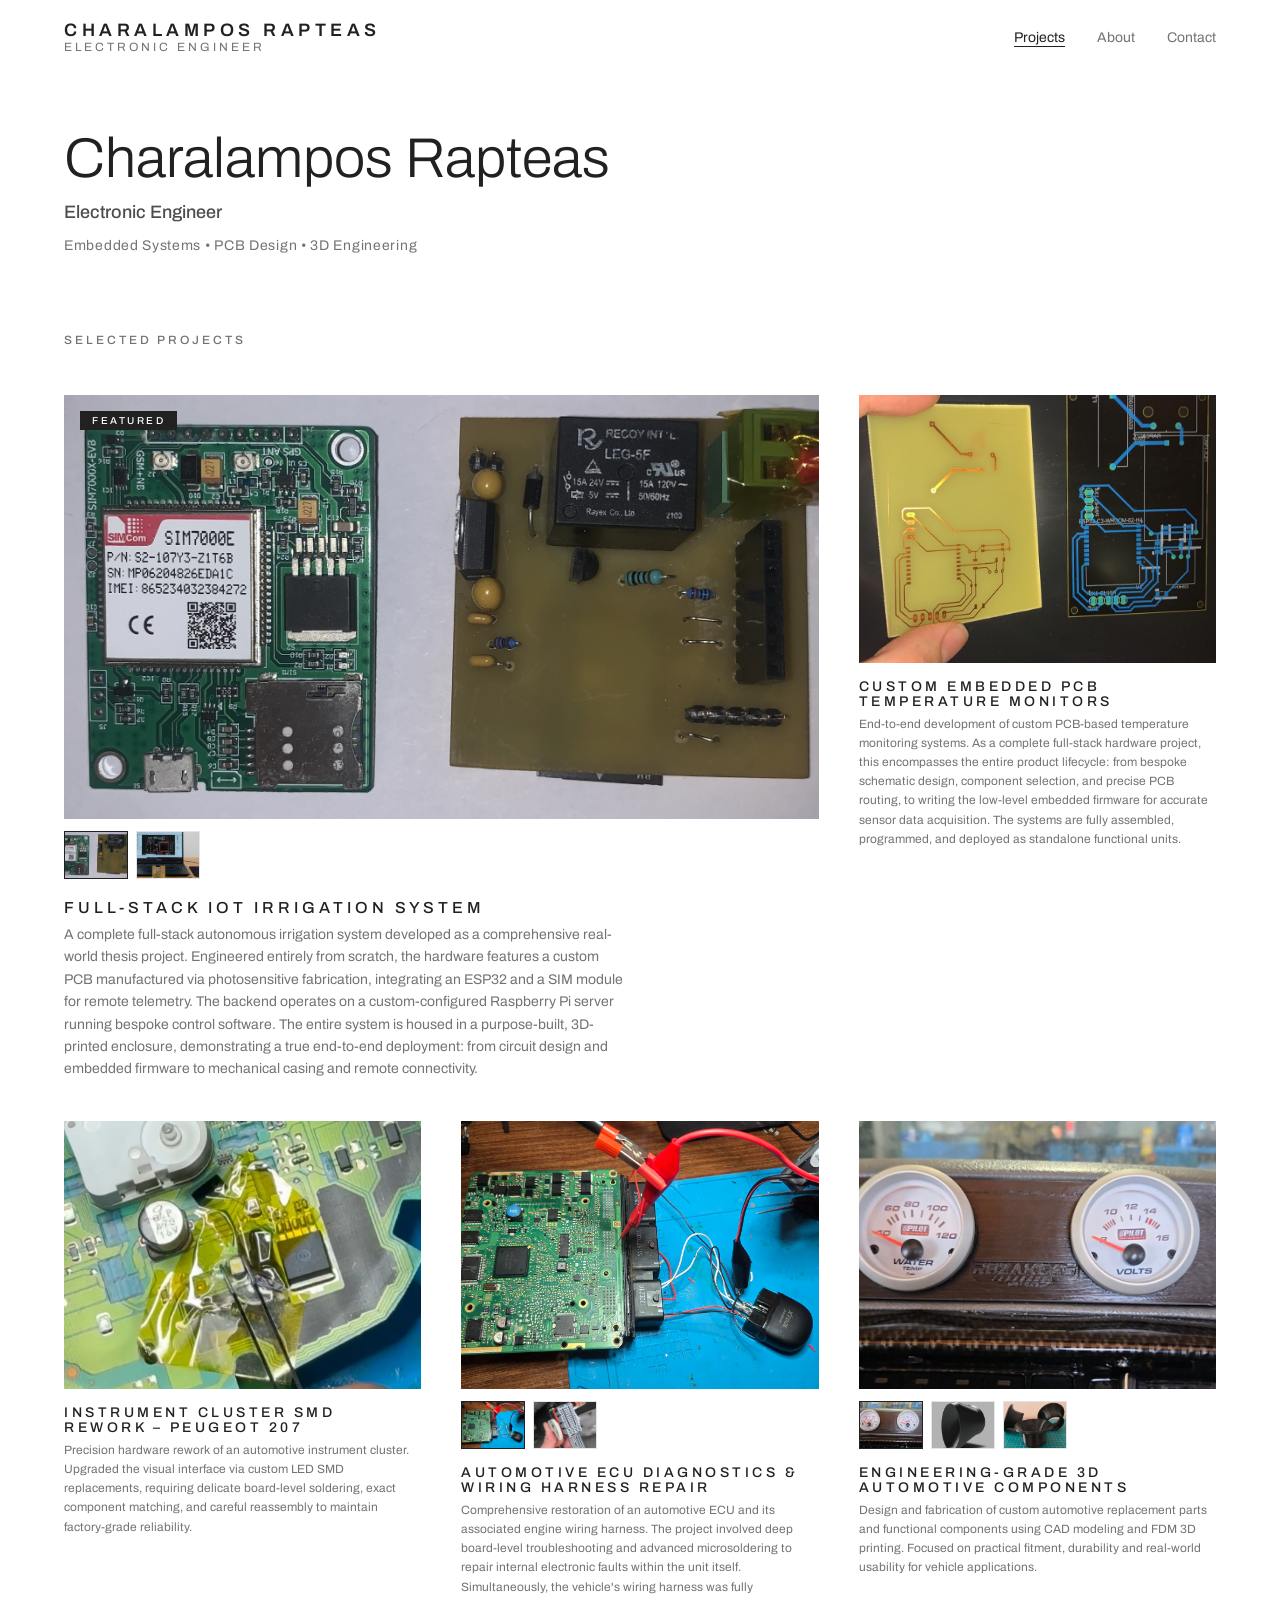
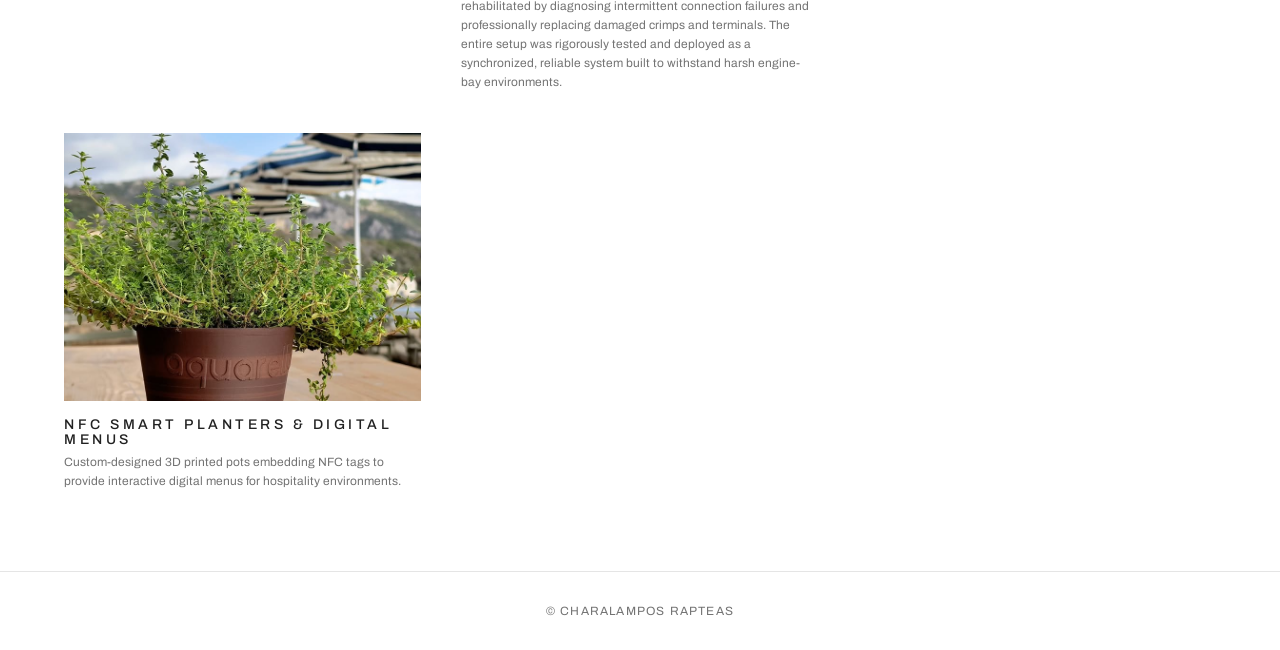
==== commit 74f4859c: "Fix image source for irrigation project thumbnail" ====
--- a/index.html
+++ b/index.html
@@ -40,7 +40,7 @@
         </div>
         <div class="thumbs">
           <button class="active" data-src="assets/project-irrigation-hardware.jpg"><img src="assets/project-irrigation-hardware.jpg" alt=""></button>
-          <button data-src="assets/project-irrigation.jpg"><img src="assets/project-irrigation.jpg" alt=""></button>
+          <button data-src="assets/project-irrigation.png"><img src="assets/project-irrigation.png" alt=""></button>
         </div>
         <h3>Full-Stack IoT Irrigation System</h3>
         <p>A complete full-stack autonomous irrigation system developed as a comprehensive real-world thesis project. Engineered entirely from scratch, the hardware features a custom PCB manufactured via photosensitive fabrication, integrating an ESP32 and a SIM module for remote telemetry. The backend operates on a custom-configured Raspberry Pi server running bespoke control software. The entire system is housed in a purpose-built, 3D-printed enclosure, demonstrating a true end-to-end deployment: from circuit design and embedded firmware to mechanical casing and remote connectivity.</p>
--- a/styles.css
+++ b/styles.css
@@ -77,7 +77,25 @@
 /* Footer */
 footer { border-top: 1px solid var(--border); padding: 32px 24px; text-align: center; font-size: 12px; color: var(--muted); letter-spacing: 0.1em; text-transform: uppercase; }
 
+/* Desktop overrides */
 @media (min-width: 768px) {
   .hero h1 { font-size: 56px; }
   .page-title { font-size: 40px; }
 }
+
+/* Mobile Header Fix */
+@media (max-width: 640px) {
+  .header-inner {
+    flex-direction: column;
+    gap: 16px;
+    padding: 16px 20px;
+  }
+  .nav {
+    gap: 20px;
+    justify-content: center;
+    width: 100%;
+  }
+  main {
+    padding-top: 150px; 
+  }
+}
